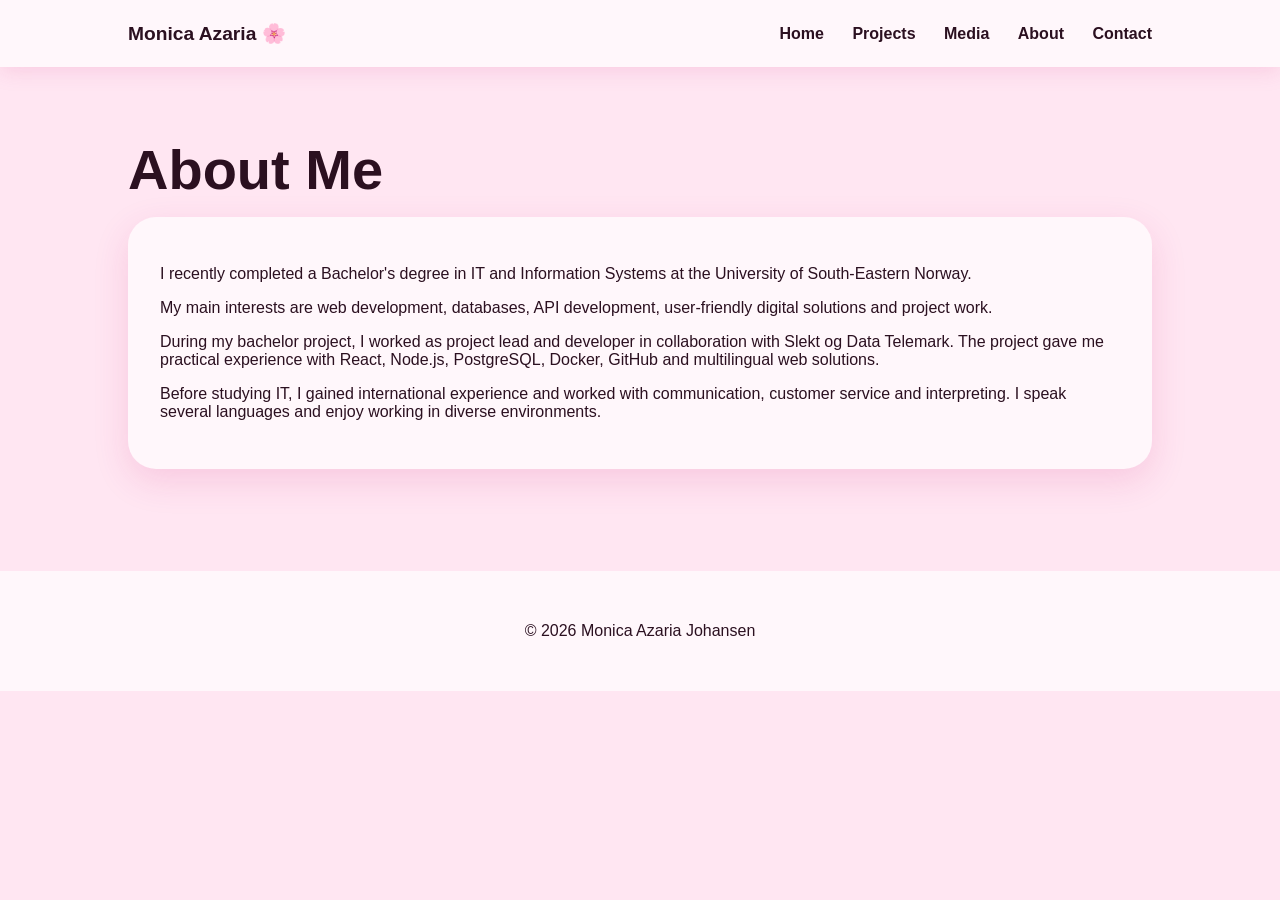
==== about.html @ 928092fd "Create portfolio website" ====
<!DOCTYPE html>
<html lang="en">
<head>
  <meta charset="UTF-8" />
  <meta name="viewport" content="width=device-width, initial-scale=1.0" />
  <title>About | Monica Azaria Johansen</title>
  <link rel="stylesheet" href="style.css" />
</head>

<body>
  <nav>
    <div class="logo">Monica Azaria 🌸</div>
    <div>
      <a href="index.html">Home</a>
      <a href="projects.html">Projects</a>
      <a href="media.html">Media</a>
      <a href="about.html">About</a>
      <a href="contact.html">Contact</a>
    </div>
  </nav>

  <main>
    <h1>About Me</h1>

    <div class="card">
      <p>
        I recently completed a Bachelor's degree in IT and Information Systems
        at the University of South-Eastern Norway.
      </p>

      <p>
        My main interests are web development, databases, API development,
        user-friendly digital solutions and project work.
      </p>

      <p>
        During my bachelor project, I worked as project lead and developer in
        collaboration with Slekt og Data Telemark. The project gave me practical
        experience with React, Node.js, PostgreSQL, Docker, GitHub and
        multilingual web solutions.
      </p>

      <p>
        Before studying IT, I gained international experience and worked with
        communication, customer service and interpreting. I speak several
        languages and enjoy working in diverse environments.
      </p>
    </div>
  </main>

  <footer>
    <p>© 2026 Monica Azaria Johansen</p>
  </footer>
</body>
</html>
---- style.css ----
:root {
  --bg: #ffe6f2;
  --card: #fff7fb;
  --text: #2b1020;
  --accent: #ff5fa8;
  --accent-dark: #d63384;
  --soft: #f8b8d8;
}

* {
  box-sizing: border-box;
}

body {
  margin: 0;
  font-family: Arial, sans-serif;
  background: var(--bg);
  color: var(--text);
}

nav {
  background: var(--card);
  padding: 22px 10%;
  display: flex;
  justify-content: space-between;
  align-items: center;
  box-shadow: 0 4px 20px rgba(214, 51, 132, 0.15);
  position: sticky;
  top: 0;
  z-index: 10;
}

.logo {
  font-weight: bold;
  font-size: 1.2rem;
}

nav a {
  color: var(--text);
  text-decoration: none;
  margin-left: 24px;
  font-weight: bold;
}

nav a:hover {
  color: var(--accent-dark);
}

main {
  padding: 70px 10%;
}

.hero {
  min-height: 75vh;
  text-align: center;
  display: flex;
  flex-direction: column;
  justify-content: center;
}

.profile-img {
  width: 220px;
  height: 220px;
  border-radius: 50%;
  object-fit: cover;
  margin: 0 auto 35px;
  border: 7px solid white;
  box-shadow: 0 12px 35px rgba(214, 51, 132, 0.3);
}

h1 {
  font-size: 3.5rem;
  margin: 0 0 15px;
}

h2 {
  font-size: 2.3rem;
  margin-bottom: 30px;
}

h3 {
  font-size: 1.5rem;
  margin-bottom: 8px;
}

.subtitle {
  color: var(--accent-dark);
  font-weight: bold;
  text-transform: uppercase;
  letter-spacing: 1px;
}

.card {
  background: var(--card);
  border-radius: 28px;
  padding: 32px;
  margin-bottom: 32px;
  box-shadow: 0 12px 35px rgba(214, 51, 132, 0.16);
}

.project-img {
  width: 100%;
  max-height: 360px;
  object-fit: cover;
  border-radius: 20px;
  background: var(--soft);
  margin-bottom: 20px;
}

.tags {
  color: var(--accent-dark);
  font-weight: bold;
  text-transform: uppercase;
  font-size: 0.9rem;
}

.button {
  display: inline-block;
  background: var(--accent);
  color: white;
  padding: 13px 20px;
  border-radius: 999px;
  text-decoration: none;
  font-weight: bold;
  margin: 10px 8px 0 0;
}

.button:hover {
  background: var(--accent-dark);
}

footer {
  text-align: center;
  padding: 35px;
  background: var(--card);
}

@media (max-width: 750px) {
  nav {
    flex-direction: column;
    gap: 15px;
  }

  nav a {
    margin: 0 8px;
  }

  main {
    padding: 45px 6%;
  }

  h1 {
    font-size: 2.4rem;
  }

  .profile-img {
    width: 170px;
    height: 170px;
  }
}
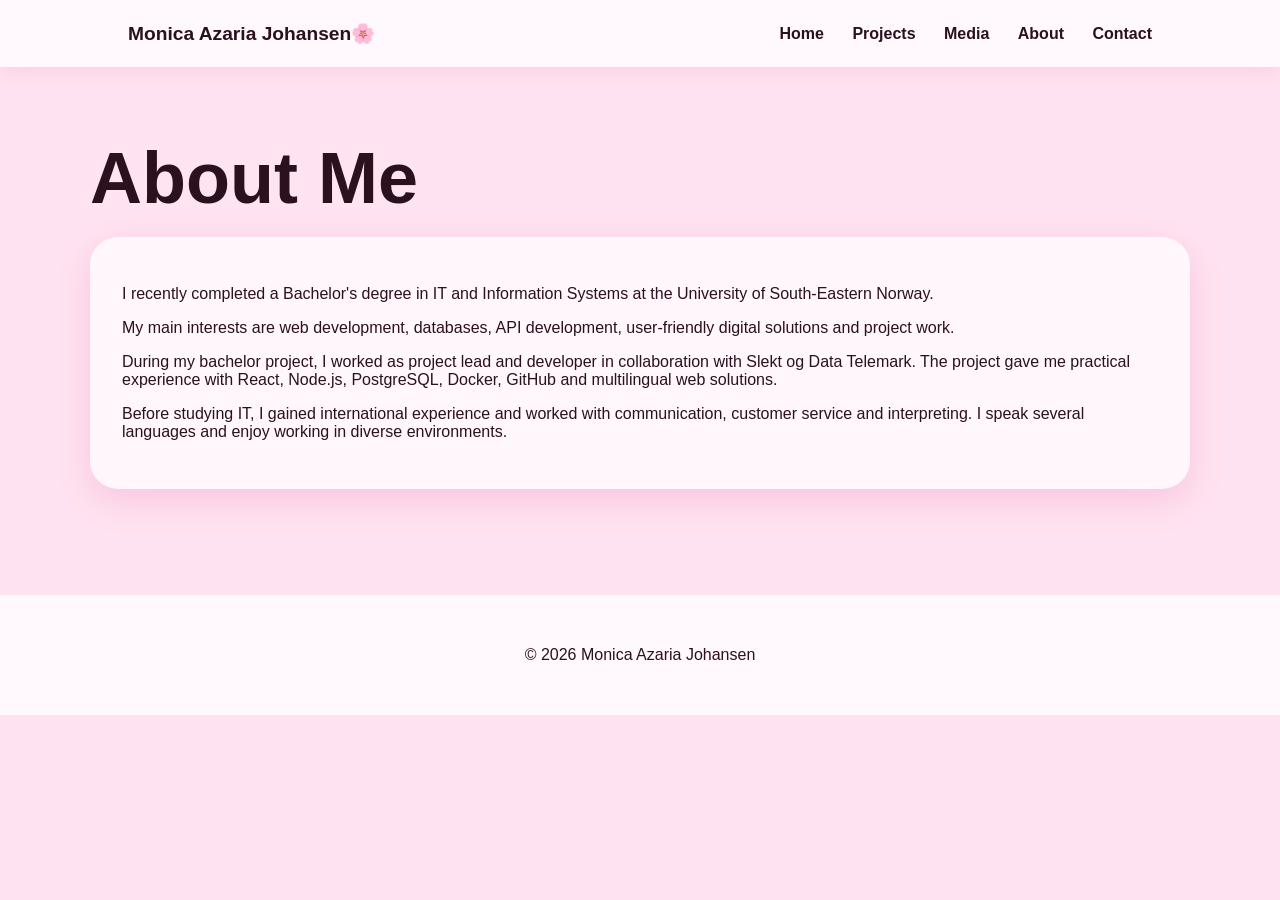
==== commit e8866adc: "Create initial portfolio website with projects, media and profile pages" ====
--- a/about.html
+++ b/about.html
@@ -9,7 +9,7 @@
 
 <body>
   <nav>
-    <div class="logo">Monica Azaria 🌸</div>
+    <div class="logo">Monica Azaria Johansen🌸</div>
     <div>
       <a href="index.html">Home</a>
       <a href="projects.html">Projects</a>
--- a/style.css
+++ b/style.css
@@ -1,5 +1,5 @@
 :root {
-  --bg: #ffe6f2;
+  --bg: #ffe3f1;
   --card: #fff7fb;
   --text: #2b1020;
   --accent: #ff5fa8;
@@ -19,19 +19,19 @@
 }
 
 nav {
-  background: var(--card);
+  background: #fff8fc;
   padding: 22px 10%;
   display: flex;
   justify-content: space-between;
   align-items: center;
-  box-shadow: 0 4px 20px rgba(214, 51, 132, 0.15);
+  box-shadow: 0 4px 20px rgba(214, 51, 132, 0.12);
   position: sticky;
   top: 0;
   z-index: 10;
 }
 
 .logo {
-  font-weight: bold;
+  font-weight: 800;
   font-size: 1.2rem;
 }
 
@@ -39,7 +39,7 @@
   color: var(--text);
   text-decoration: none;
   margin-left: 24px;
-  font-weight: bold;
+  font-weight: 800;
 }
 
 nav a:hover {
@@ -47,11 +47,13 @@
 }
 
 main {
-  padding: 70px 10%;
+  width: min(1100px, 90%);
+  margin: 0 auto;
+  padding: 70px 0;
 }
 
 .hero {
-  min-height: 75vh;
+  min-height: 85vh;
   text-align: center;
   display: flex;
   flex-direction: column;
@@ -69,8 +71,8 @@
 }
 
 h1 {
-  font-size: 3.5rem;
-  margin: 0 0 15px;
+  font-size: clamp(2.4rem, 6vw, 4.5rem);
+  margin: 0 0 18px;
 }
 
 h2 {
@@ -85,31 +87,30 @@
 
 .subtitle {
   color: var(--accent-dark);
-  font-weight: bold;
+  font-weight: 900;
   text-transform: uppercase;
   letter-spacing: 1px;
+  line-height: 1.35;
 }
 
 .card {
   background: var(--card);
   border-radius: 28px;
   padding: 32px;
-  margin-bottom: 32px;
+  margin-bottom: 36px;
   box-shadow: 0 12px 35px rgba(214, 51, 132, 0.16);
 }
 
-.project-img {
-  width: 100%;
-  max-height: 360px;
-  object-fit: cover;
-  border-radius: 20px;
-  background: var(--soft);
-  margin-bottom: 20px;
+.card ul {
+  display: inline-block;
+  text-align: left;
+  margin: 10px auto 0;
+  padding-left: 22px;
 }
 
 .tags {
   color: var(--accent-dark);
-  font-weight: bold;
+  font-weight: 900;
   text-transform: uppercase;
   font-size: 0.9rem;
 }
@@ -118,43 +119,87 @@
   display: inline-block;
   background: var(--accent);
   color: white;
-  padding: 13px 20px;
+  padding: 13px 22px;
   border-radius: 999px;
   text-decoration: none;
-  font-weight: bold;
-  margin: 10px 8px 0 0;
+  font-weight: 800;
+  margin: 14px 8px 0 0;
 }
 
 .button:hover {
   background: var(--accent-dark);
+}
+
+.buttons {
+  margin-top: 28px;
+}
+
+.highlights {
+  display: flex;
+  flex-wrap: wrap;
+  justify-content: center;
+  gap: 12px;
+  margin: 30px auto;
+}
+
+.highlights span {
+  background: #fff8fc;
+  padding: 10px 18px;
+  border-radius: 999px;
+  font-weight: 700;
+  box-shadow: 0 4px 12px rgba(0,0,0,0.08);
+}
+
+.gallery {
+  display: grid;
+  grid-template-columns: repeat(auto-fit, minmax(280px, 1fr));
+  gap: 18px;
+  margin: 25px 0;
+}
+
+.gallery img {
+  width: 100%;
+  height: 230px;
+  object-fit: contain;
+  border-radius: 18px;
+  background: white;
+  padding: 8px;
+  box-shadow: 0 8px 22px rgba(214, 51, 132, 0.14);
 }
 
 footer {
   text-align: center;
   padding: 35px;
-  background: var(--card);
+  background: #fff8fc;
 }
 
 @media (max-width: 750px) {
   nav {
     flex-direction: column;
     gap: 15px;
+    padding: 18px 5%;
   }
 
   nav a {
-    margin: 0 8px;
+    margin: 0 7px;
+    font-size: 0.9rem;
   }
 
   main {
-    padding: 45px 6%;
-  }
-
-  h1 {
-    font-size: 2.4rem;
+    width: 92%;
+    padding: 45px 0;
   }
 
   .profile-img {
     width: 170px;
     height: 170px;
   }
+
+  .card {
+    padding: 24px;
+  }
+
+  .gallery {
+    grid-template-columns: 1fr;
+  }
 }
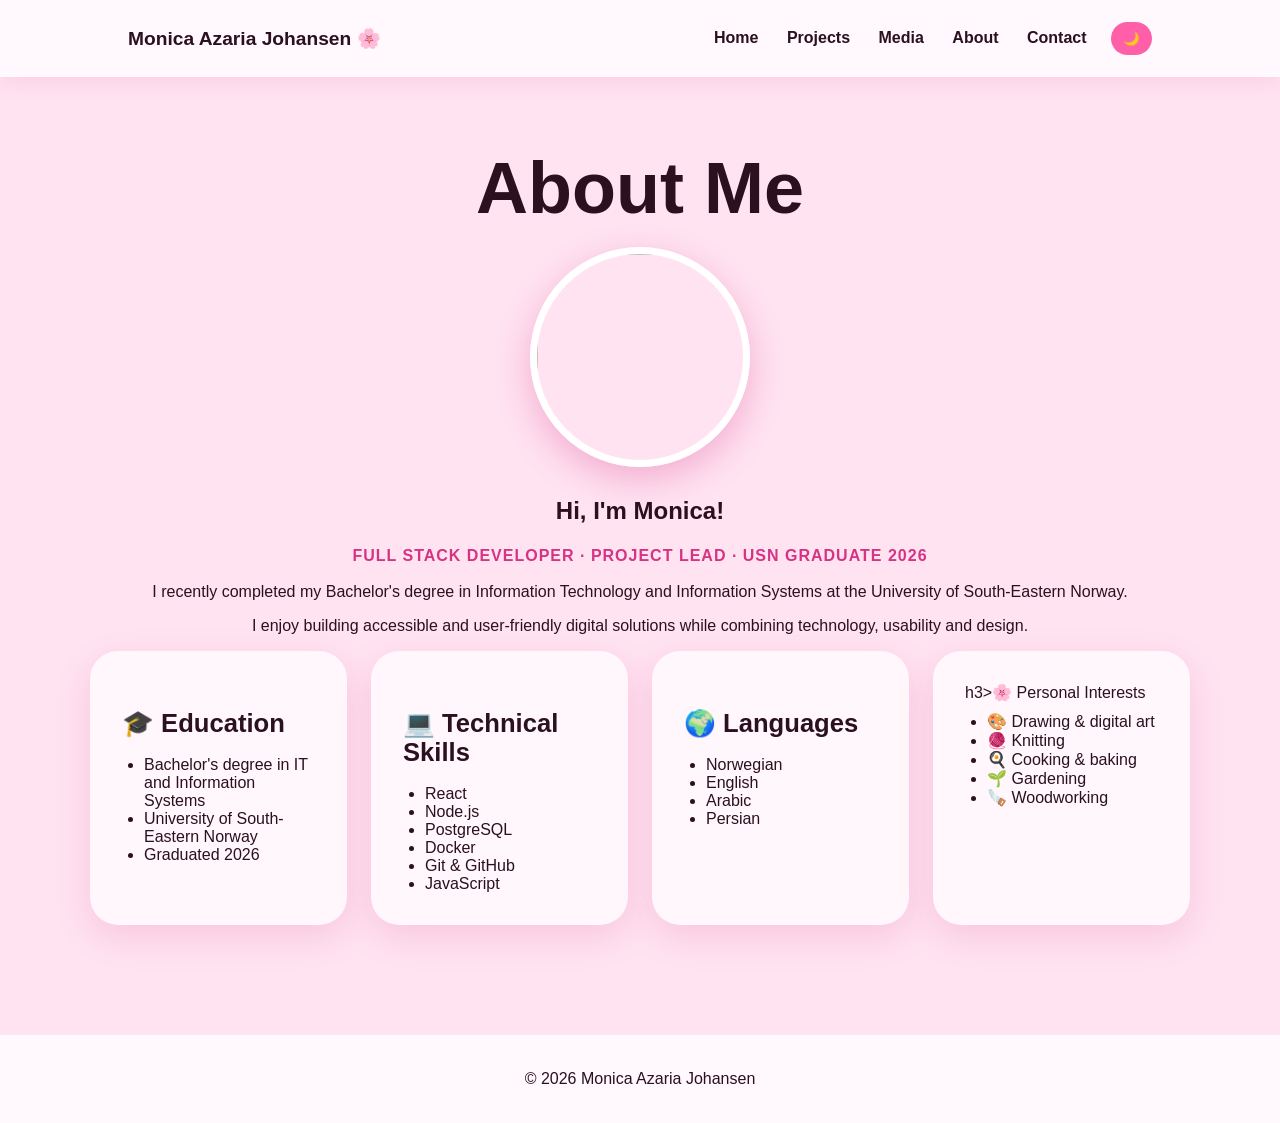
==== commit 7fb2ff13: "Add dark mode toggle" ====
--- a/about.html
+++ b/about.html
@@ -1,55 +1,189 @@
 <!DOCTYPE html>
 <html lang="en">
+
 <head>
-  <meta charset="UTF-8" />
-  <meta name="viewport" content="width=device-width, initial-scale=1.0" />
+  <meta charset="UTF-8">
+  <meta name="viewport" content="width=device-width, initial-scale=1.0">
+
   <title>About | Monica Azaria Johansen</title>
-  <link rel="stylesheet" href="style.css" />
+
+  <link rel="stylesheet" href="style.css">
 </head>
 
 <body>
-  <nav>
-    <div class="logo">Monica Azaria Johansen🌸</div>
-    <div>
-      <a href="index.html">Home</a>
-      <a href="projects.html">Projects</a>
-      <a href="media.html">Media</a>
-      <a href="about.html">About</a>
-      <a href="contact.html">Contact</a>
-    </div>
-  </nav>
 
-  <main>
-    <h1>About Me</h1>
+<nav>
 
-    <div class="card">
-      <p>
-        I recently completed a Bachelor's degree in IT and Information Systems
-        at the University of South-Eastern Norway.
-      </p>
+<div class="logo">
+Monica Azaria Johansen 🌸
+</div>
 
-      <p>
-        My main interests are web development, databases, API development,
-        user-friendly digital solutions and project work.
-      </p>
+<div>
 
-      <p>
-        During my bachelor project, I worked as project lead and developer in
-        collaboration with Slekt og Data Telemark. The project gave me practical
-        experience with React, Node.js, PostgreSQL, Docker, GitHub and
-        multilingual web solutions.
-      </p>
+<a href="index.html">Home</a>
 
-      <p>
-        Before studying IT, I gained international experience and worked with
-        communication, customer service and interpreting. I speak several
-        languages and enjoy working in diverse environments.
-      </p>
-    </div>
-  </main>
+<a href="projects.html">Projects</a>
 
-  <footer>
-    <p>© 2026 Monica Azaria Johansen</p>
-  </footer>
+<a href="media.html">Media</a>
+
+<a href="about.html">About</a>
+
+<a href="contact.html">Contact</a>
+<span class="nav-actions">
+
+      <button onclick="toggleTheme()">
+
+        🌙
+
+      </button>
+
+    </span>
+
+</div>
+
+</nav>
+
+
+<main>
+
+<section class="about-section">
+
+<h1>About Me</h1>
+
+
+<div class="profile-container">
+
+<img src="images/profilepicture.jpeg" class="profile-img hover-profile">
+
+<div class="profile-overlay">
+
+✨
+
+</div>
+
+</div>
+
+
+<h2>Hi, I'm Monica!</h2>
+
+
+<p class="subtitle">
+
+FULL STACK DEVELOPER · PROJECT LEAD · USN GRADUATE 2026
+
+</p>
+
+
+<p>
+
+I recently completed my Bachelor's degree in Information Technology and Information Systems at the University of South-Eastern Norway.
+
+</p>
+
+
+<p>
+
+I enjoy building accessible and user-friendly digital solutions while combining technology, usability and design.
+
+</p>
+
+</section>
+
+
+<div class="about-grid">
+
+<div class="card">
+
+<h3>🎓 Education</h3>
+
+<ul>
+
+<li>Bachelor's degree in IT and Information Systems</li>
+
+<li>University of South-Eastern Norway</li>
+
+<li>Graduated 2026</li>
+
+</ul>
+
+</div>
+
+
+<div class="card">
+
+<h3>💻 Technical Skills</h3>
+
+<ul>
+
+<li>React</li>
+
+<li>Node.js</li>
+
+<li>PostgreSQL</li>
+
+<li>Docker</li>
+
+<li>Git & GitHub</li>
+
+<li>JavaScript</li>
+
+</ul>
+
+</div>
+
+
+<div class="card">
+
+<h3>🌍 Languages</h3>
+
+<ul>
+
+<li>Norwegian</li>
+
+<li>English</li>
+
+<li>Arabic</li>
+
+<li>Persian</li>
+
+</ul>
+
+</div>
+
+
+<div class="card">
+
+h3>🌸 Personal Interests</h3>
+
+<ul>
+
+<li>🎨 Drawing & digital art</li>
+
+<li>🧶 Knitting</li>
+
+<li>🍳 Cooking & baking</li>
+
+<li>🌱 Gardening</li>
+
+<li>🪚 Woodworking</li>
+
+</ul>
+
+</div>
+
+</div>
+
+</main>
+
+
+<footer>
+
+© 2026 Monica Azaria Johansen
+
+</footer>
+
 </body>
+
+<script src="script.js"></script>
+
 </html>
--- a/style.css
+++ b/style.css
@@ -4,7 +4,6 @@
   --text: #2b1020;
   --accent: #ff5fa8;
   --accent-dark: #d63384;
-  --soft: #f8b8d8;
 }
 
 * {
@@ -40,10 +39,6 @@
   text-decoration: none;
   margin-left: 24px;
   font-weight: 800;
-}
-
-nav a:hover {
-  color: var(--accent-dark);
 }
 
 main {
@@ -75,17 +70,13 @@
   margin: 0 0 18px;
 }
 
-h2 {
-  font-size: 2.3rem;
-  margin-bottom: 30px;
-}
-
 h3 {
-  font-size: 1.5rem;
+  font-size: 1.6rem;
   margin-bottom: 8px;
 }
 
-.subtitle {
+.subtitle,
+.tags {
   color: var(--accent-dark);
   font-weight: 900;
   text-transform: uppercase;
@@ -93,12 +84,35 @@
   line-height: 1.35;
 }
 
-.card {
+.card,
+.project-card {
   background: var(--card);
   border-radius: 28px;
   padding: 32px;
-  margin-bottom: 36px;
+  margin-bottom: 40px;
   box-shadow: 0 12px 35px rgba(214, 51, 132, 0.16);
+}
+
+.project-card {
+  display: block;
+  text-decoration: none;
+  color: var(--text);
+  transition: transform 0.25s ease, box-shadow 0.25s ease;
+}
+
+.project-card:hover {
+  transform: scale(1.03);
+  box-shadow: 0 18px 45px rgba(214, 51, 132, 0.28);
+}
+
+.project-card img {
+  width: 100%;
+  height: 430px;
+  object-fit: contain;
+  background: white;
+  border-radius: 20px;
+  padding: 10px;
+  margin-bottom: 24px;
 }
 
 .card ul {
@@ -106,13 +120,6 @@
   text-align: left;
   margin: 10px auto 0;
   padding-left: 22px;
-}
-
-.tags {
-  color: var(--accent-dark);
-  font-weight: 900;
-  text-transform: uppercase;
-  font-size: 0.9rem;
 }
 
 .button {
@@ -150,23 +157,6 @@
   box-shadow: 0 4px 12px rgba(0,0,0,0.08);
 }
 
-.gallery {
-  display: grid;
-  grid-template-columns: repeat(auto-fit, minmax(280px, 1fr));
-  gap: 18px;
-  margin: 25px 0;
-}
-
-.gallery img {
-  width: 100%;
-  height: 230px;
-  object-fit: contain;
-  border-radius: 18px;
-  background: white;
-  padding: 8px;
-  box-shadow: 0 8px 22px rgba(214, 51, 132, 0.14);
-}
-
 footer {
   text-align: center;
   padding: 35px;
@@ -195,11 +185,129 @@
     height: 170px;
   }
 
-  .card {
+  .card,
+  .project-card {
     padding: 24px;
   }
 
-  .gallery {
-    grid-template-columns: 1fr;
-  }
+  .project-card img {
+    height: 260px;
+  }
+}
+
+.about-section {
+  text-align: center;
+}
+
+.profile-container {
+  position: relative;
+  width: 220px;
+  height: 220px;
+  margin: 0 auto 30px;
+}
+
+.hover-profile {
+  transition: transform 0.25s ease, filter 0.25s ease;
+}
+
+.profile-overlay {
+  position: absolute;
+  inset: 0;
+  border-radius: 50%;
+  background: rgba(214, 51, 132, 0.35);
+  color: white;
+  display: flex;
+  align-items: center;
+  justify-content: center;
+  font-size: 3rem;
+  opacity: 0;
+  transition: opacity 0.25s ease;
+}
+
+.profile-container:hover .hover-profile {
+  transform: scale(1.05);
+  filter: brightness(0.8);
+}
+
+.profile-container:hover .profile-overlay {
+  opacity: 1;
+}
+
+.about-grid {
+  display: grid;
+  grid-template-columns: repeat(auto-fit, minmax(240px, 1fr));
+  gap: 24px;
+}
+
+.contact-page {
+  min-height: 75vh;
+  display: flex;
+  align-items: center;
+  justify-content: center;
+}
+
+.contact-card {
+  background: var(--card);
+  border-radius: 32px;
+  padding: 45px;
+  max-width: 650px;
+  text-align: center;
+  box-shadow: 0 18px 45px rgba(214, 51, 132, 0.22);
+}
+
+.contact-icon {
+  font-size: 3rem;
+  margin-bottom: 10px;
+}
+
+.contact-links {
+  margin-top: 28px;
+}
+
+.contact-links a {
+  color: var(--accent-dark);
+  font-weight: 800;
+  margin: 0 12px;
+  text-decoration: none;
+}
+
+.project-card {
+  cursor: pointer;
+}
+
+.project-card:hover h3 {
+  color: var(--accent-dark);
+}
+
+body.dark {
+  --bg: #2b1020;
+  --card: #3d1830;
+  --text: #fff7fb;
+  --accent: #ff8ac8;
+  --accent-dark: #ffb3d9;
+}
+
+body.dark nav,
+body.dark footer {
+  background: #3d1830;
+}
+
+body.dark .highlights span {
+  background: #4a1d39;
+}
+
+.nav-actions {
+  display: inline-flex;
+  gap: 8px;
+  margin-left: 20px;
+}
+
+.nav-actions button {
+  border: none;
+  background: var(--accent);
+  color: white;
+  padding: 9px 12px;
+  border-radius: 999px;
+  font-weight: 800;
+  cursor: pointer;
 }
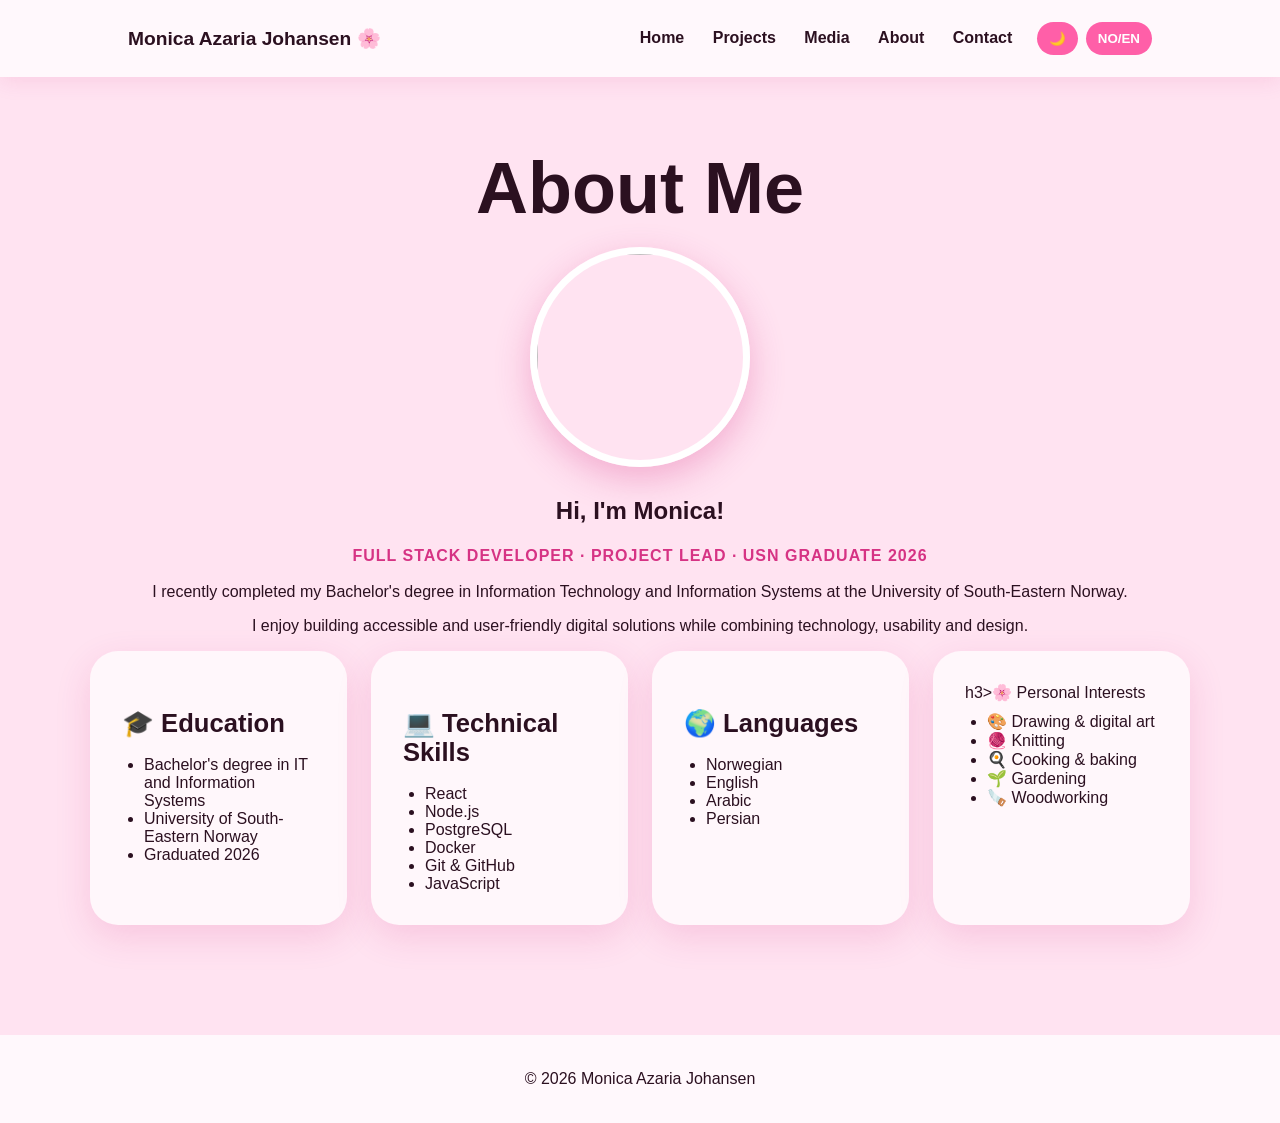
==== commit 2bedece3: "Add language toggle" ====
--- a/about.html
+++ b/about.html
@@ -20,15 +20,17 @@
 
 <div>
 
-<a href="index.html">Home</a>
+<a href="index.html" data-translate="home">Home</a>
 
-<a href="projects.html">Projects</a>
+<a href="projects.html" data-translate="projects">Projects</a>
 
-<a href="media.html">Media</a>
+<a href="media.html" data-translate="media">Media</a>
 
-<a href="about.html">About</a>
+<a href="about.html" data-translate="about">About</a>
 
-<a href="contact.html">Contact</a>
+<a href="contact.html" data-translate="contact">Contact</a>
+
+
 <span class="nav-actions">
 
       <button onclick="toggleTheme()">
@@ -36,6 +38,8 @@
         🌙
 
       </button>
+
+       <button onclick="toggleLanguage()">NO/EN</button>
 
     </span>
 
@@ -184,6 +188,8 @@
 
 </body>
 
+<script src="translations.js"></script>
+
 <script src="script.js"></script>
 
 </html>
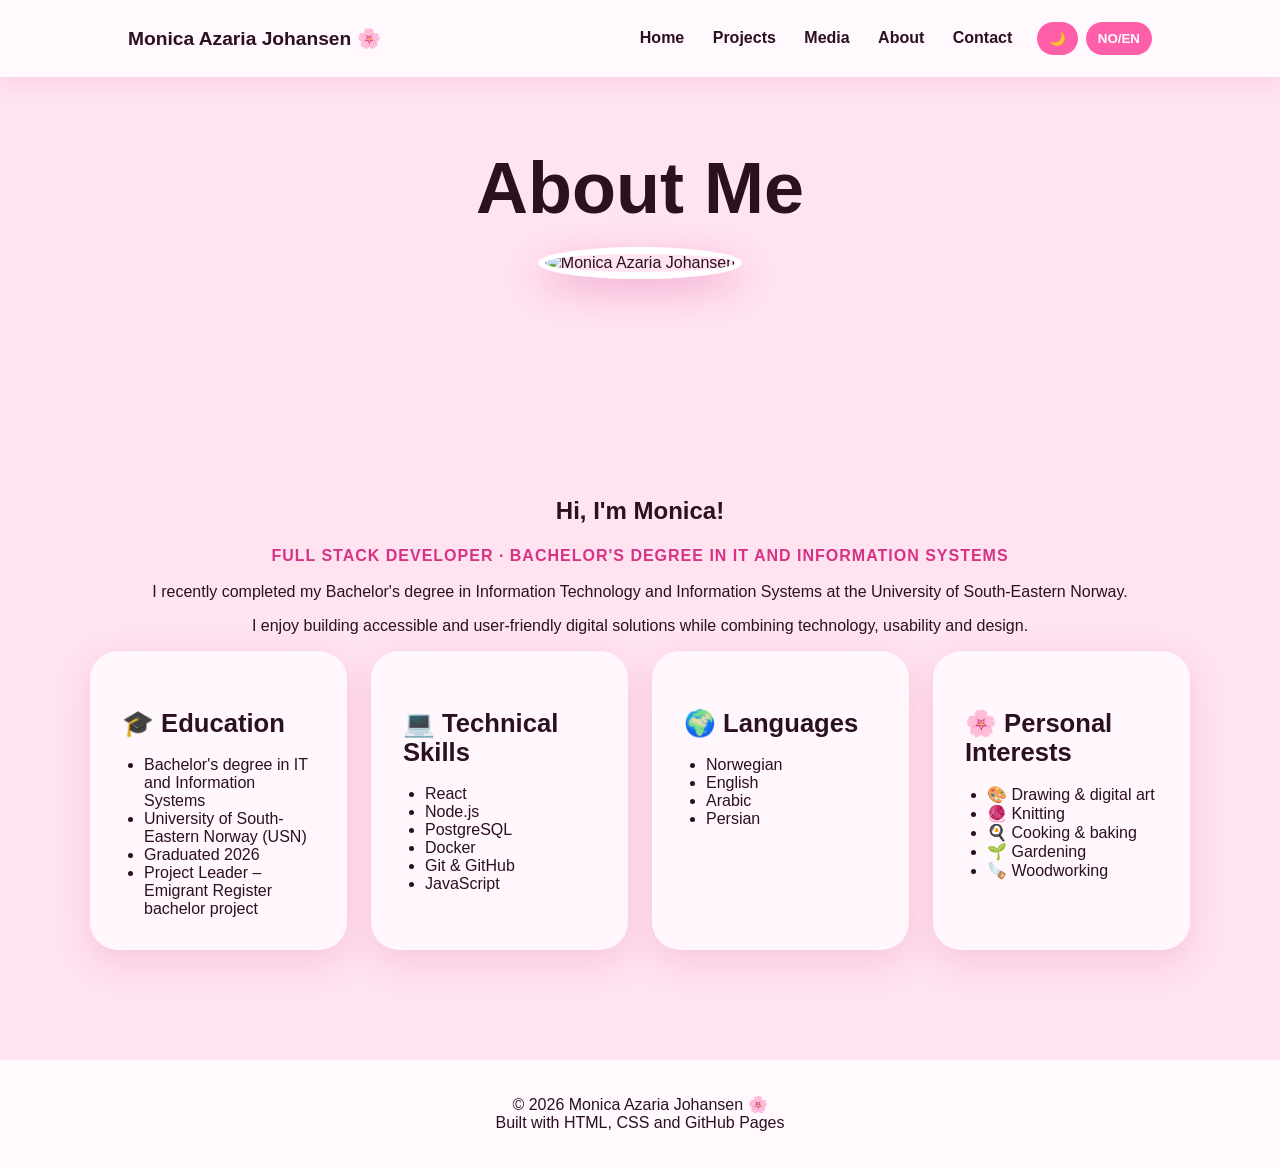
==== commit 5b90ed74: "Improve media, about and contact pages" ====
--- a/about.html
+++ b/about.html
@@ -2,36 +2,40 @@
 <html lang="en">
 
 <head>
+
   <meta charset="UTF-8">
+
   <meta name="viewport" content="width=device-width, initial-scale=1.0">
 
   <title>About | Monica Azaria Johansen</title>
 
   <link rel="stylesheet" href="style.css">
+
 </head>
 
 <body>
 
 <nav>
 
-<div class="logo">
-Monica Azaria Johansen 🌸
-</div>
-
-<div>
-
-<a href="index.html" data-translate="home">Home</a>
-
-<a href="projects.html" data-translate="projects">Projects</a>
-
-<a href="media.html" data-translate="media">Media</a>
-
-<a href="about.html" data-translate="about">About</a>
-
-<a href="contact.html" data-translate="contact">Contact</a>
-
-
-<span class="nav-actions">
+  <div class="logo">
+
+    Monica Azaria Johansen 🌸
+
+  </div>
+
+  <div>
+
+    <a href="index.html" data-translate="home">Home</a>
+
+    <a href="projects.html" data-translate="projects">Projects</a>
+
+    <a href="media.html" data-translate="media">Media</a>
+
+    <a href="about.html" data-translate="about">About</a>
+
+    <a href="contact.html" data-translate="contact">Contact</a>
+
+    <span class="nav-actions">
 
       <button onclick="toggleTheme()">
 
@@ -39,25 +43,35 @@
 
       </button>
 
-       <button onclick="toggleLanguage()">NO/EN</button>
+      <button onclick="toggleLanguage()">
+
+        NO/EN
+
+      </button>
 
     </span>
 
-</div>
+  </div>
 
 </nav>
 
-
 <main>
 
 <section class="about-section">
 
 <h1>About Me</h1>
 
-
 <div class="profile-container">
 
-<img src="images/profilepicture.jpeg" class="profile-img hover-profile">
+<img
+
+src="images/profilepicture.jpeg"
+
+alt="Monica Azaria Johansen"
+
+class="profile-img hover-profile"
+
+/>
 
 <div class="profile-overlay">
 
@@ -67,24 +81,20 @@
 
 </div>
 
-
 <h2>Hi, I'm Monica!</h2>
 
-
 <p class="subtitle">
 
-FULL STACK DEVELOPER · PROJECT LEAD · USN GRADUATE 2026
+FULL STACK DEVELOPER · BACHELOR'S DEGREE IN IT AND INFORMATION SYSTEMS
 
 </p>
 
-
 <p>
 
 I recently completed my Bachelor's degree in Information Technology and Information Systems at the University of South-Eastern Norway.
 
 </p>
 
-
 <p>
 
 I enjoy building accessible and user-friendly digital solutions while combining technology, usability and design.
@@ -93,7 +103,6 @@
 
 </section>
 
-
 <div class="about-grid">
 
 <div class="card">
@@ -104,14 +113,15 @@
 
 <li>Bachelor's degree in IT and Information Systems</li>
 
-<li>University of South-Eastern Norway</li>
+<li>University of South-Eastern Norway (USN)</li>
 
 <li>Graduated 2026</li>
 
-</ul>
-
-</div>
-
+<li>Project Leader – Emigrant Register bachelor project</li>
+
+</ul>
+
+</div>
 
 <div class="card">
 
@@ -135,7 +145,6 @@
 
 </div>
 
-
 <div class="card">
 
 <h3>🌍 Languages</h3>
@@ -154,10 +163,9 @@
 
 </div>
 
-
-<div class="card">
-
-h3>🌸 Personal Interests</h3>
+<div class="card">
+
+<h3>🌸 Personal Interests</h3>
 
 <ul>
 
@@ -179,17 +187,20 @@
 
 </main>
 
-
 <footer>
 
-© 2026 Monica Azaria Johansen
+© 2026 Monica Azaria Johansen 🌸
+
+<br>
+
+Built with HTML, CSS and GitHub Pages
 
 </footer>
 
+<script src="translations.js"></script>
+
+<script src="script.js"></script>
+
 </body>
 
-<script src="translations.js"></script>
-
-<script src="script.js"></script>
-
 </html>
--- a/style.css
+++ b/style.css
@@ -107,12 +107,22 @@
 
 .project-card img {
   width: 100%;
-  height: 430px;
+  max-height: 260px;
   object-fit: contain;
   background: white;
   border-radius: 20px;
   padding: 10px;
   margin-bottom: 24px;
+}
+
+.project-card {
+  max-width: 900px;
+  margin-left: auto;
+  margin-right: auto;
+}
+
+.project-card p {
+  line-height: 1.5;
 }
 
 .card ul {
@@ -191,7 +201,7 @@
   }
 
   .project-card img {
-    height: 260px;
+    max-height: 200px;
   }
 }
 
@@ -310,4 +320,77 @@
   border-radius: 999px;
   font-weight: 800;
   cursor: pointer;
+}
+
+.media-grid {
+
+display: grid;
+
+grid-template-columns: repeat(2, 1fr);
+
+gap: 30px;
+
+margin-top: 40px;
+
+}
+
+@media (max-width: 850px) {
+
+.media-grid {
+
+grid-template-columns: 1fr;
+
+}
+
+}
+
+.contact-email {
+  font-size: 1.1rem;
+  font-weight: 800;
+  color: var(--accent-dark);
+  margin: 25px 0 10px;
+}
+
+.about-section {
+  text-align: center;
+}
+
+.profile-container {
+  position: relative;
+  width: 220px;
+  height: 220px;
+  margin: 0 auto 30px;
+}
+
+.hover-profile {
+  transition: transform 0.25s ease, filter 0.25s ease;
+}
+
+.profile-overlay {
+  position: absolute;
+  inset: 0;
+  border-radius: 50%;
+  background: rgba(214, 51, 132, 0.35);
+  color: white;
+  display: flex;
+  align-items: center;
+  justify-content: center;
+  font-size: 3rem;
+  opacity: 0;
+  transition: opacity 0.25s ease;
+}
+
+.profile-container:hover .hover-profile {
+  transform: scale(1.05);
+  filter: brightness(0.8);
+}
+
+.profile-container:hover .profile-overlay {
+  opacity: 1;
+}
+
+.about-grid {
+  display: grid;
+  grid-template-columns: repeat(auto-fit, minmax(240px, 1fr));
+  gap: 24px;
 }
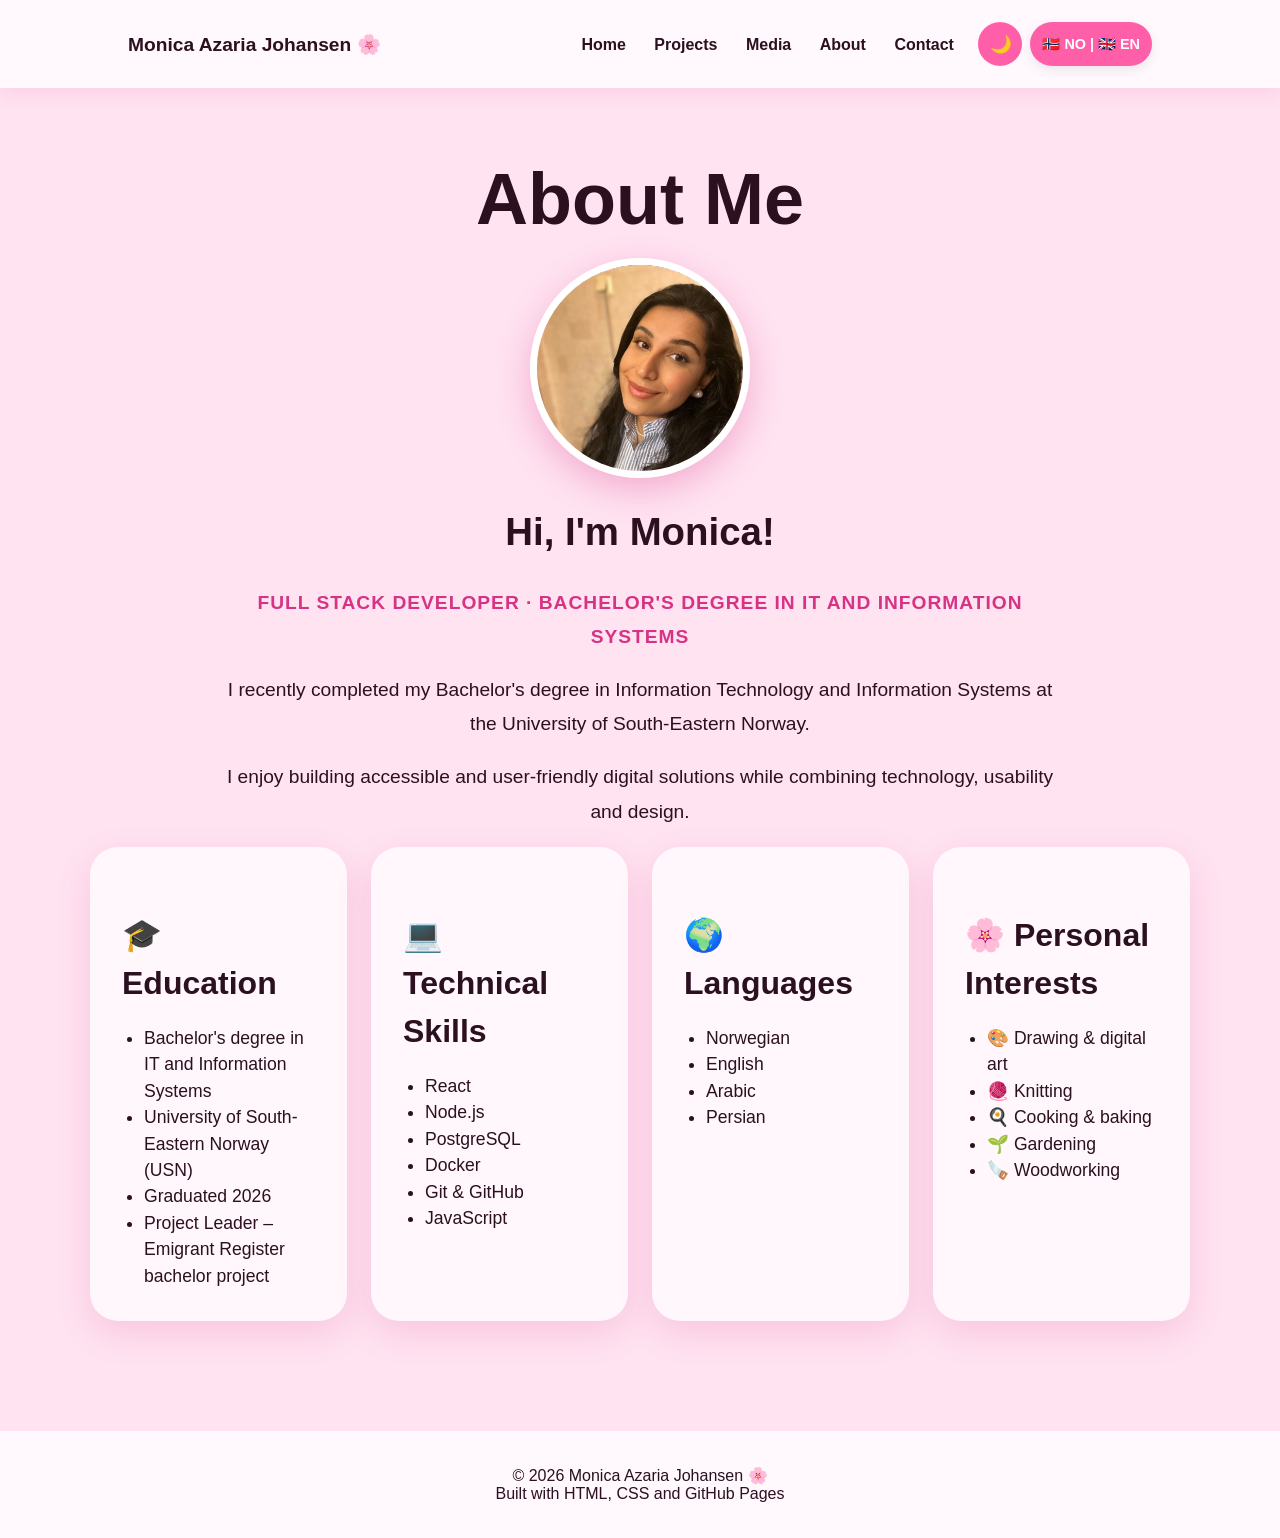
==== commit 2583fbd7: "Improve navbar buttons and portfolio typography" ====
--- a/about.html
+++ b/about.html
@@ -37,17 +37,15 @@
 
     <span class="nav-actions">
 
-      <button onclick="toggleTheme()">
-
-        🌙
-
-      </button>
-
-      <button onclick="toggleLanguage()">
-
-        NO/EN
-
-      </button>
+      <button class="theme-btn" onclick="toggleTheme()">
+
+🌙
+
+</button>
+
+      <button class="language-btn" onclick="toggleLanguage()">
+  🇳🇴 NO | 🇬🇧 EN
+</button>
 
     </span>
 
@@ -65,7 +63,7 @@
 
 <img
 
-src="images/profilepicture.jpeg"
+src="images/profilepicure.jpeg"
 
 alt="Monica Azaria Johansen"
 
--- a/style.css
+++ b/style.css
@@ -393,4 +393,181 @@
   display: grid;
   grid-template-columns: repeat(auto-fit, minmax(240px, 1fr));
   gap: 24px;
+}
+
+.about-section p {
+  max-width: 850px;
+  margin: 18px auto;
+  font-size: 1.15rem;
+  line-height: 1.7;
+}
+
+.about-section h2 {
+  font-size: 2.2rem;
+}
+
+.about-grid .card {
+  font-size: 1.05rem;
+  line-height: 1.5;
+}
+
+body.dark nav {
+  background: #3d1830 !important;
+  color: var(--text);
+}
+
+body.dark nav a,
+body.dark .logo {
+  color: var(--text);
+}
+
+body.dark .project-card {
+  background: var(--card);
+  color: var(--text);
+}
+
+/* ---------- HOME ---------- */
+
+.hero p {
+  font-size: 1.15rem;
+  line-height: 1.8;
+  max-width: 900px;
+  margin: 18px auto;
+}
+
+.hero .subtitle {
+  font-size: 1.2rem;
+  letter-spacing: 1.5px;
+}
+
+.hero h1 {
+  font-size: clamp(3rem, 6vw, 5rem);
+}
+
+
+/* ---------- PROJECTS ---------- */
+
+.project-card p {
+  font-size: 1.15rem;
+  line-height: 1.8;
+}
+
+.project-card h3 {
+  font-size: 2rem;
+}
+
+.project-card .tags {
+  font-size: 1rem;
+}
+
+
+/* ---------- MEDIA ---------- */
+
+.media-card p {
+  font-size: 1.15rem;
+  line-height: 1.8;
+}
+
+.media-card h3 {
+  font-size: 2rem;
+}
+
+.media-card .tags {
+  font-size: 1rem;
+}
+
+
+/* ---------- CONTACT ---------- */
+
+.contact-card p {
+  font-size: 1.15rem;
+  line-height: 1.8;
+}
+
+.contact-card h1 {
+  font-size: 4rem;
+}
+
+
+/* ---------- ABOUT ---------- */
+
+.about-section p {
+  font-size: 1.2rem;
+  line-height: 1.8;
+}
+
+.about-section h2 {
+  font-size: 2.4rem;
+}
+
+.about-grid .card {
+  font-size: 1.1rem;
+}
+
+.about-grid h3 {
+  font-size: 2rem;
+}
+
+.language-btn {
+  border: none;
+  background: #ffffff;
+  color: var(--text);
+
+  padding: 10px 18px;
+
+  border-radius: 999px;
+
+  font-weight: 700;
+
+  font-size: 0.9rem;
+
+  cursor: pointer;
+
+  transition: all 0.25s ease;
+
+  box-shadow: 0 4px 12px rgba(0,0,0,0.08);
+}
+
+.language-btn:hover {
+  transform: translateY(-2px);
+
+  box-shadow: 0 8px 20px rgba(214, 51, 132, 0.25);
+
+  background: #ffe9f4;
+}
+
+body.dark .language-btn {
+  background: #5a2647;
+
+  color: white;
+}
+
+.theme-btn {
+  border: none;
+
+  width: 44px;
+
+  height: 44px;
+
+  border-radius: 50%;
+
+  background: var(--accent);
+
+  color: white;
+
+  font-size: 1.1rem;
+
+  cursor: pointer;
+
+  transition: all 0.25s ease;
+}
+
+.theme-btn:hover {
+  transform: scale(1.08);
+
+  box-shadow: 0 8px 20px rgba(214, 51, 132, 0.35);
+}
+
+body.dark .theme-btn {
+  background: #6f3556;
 }
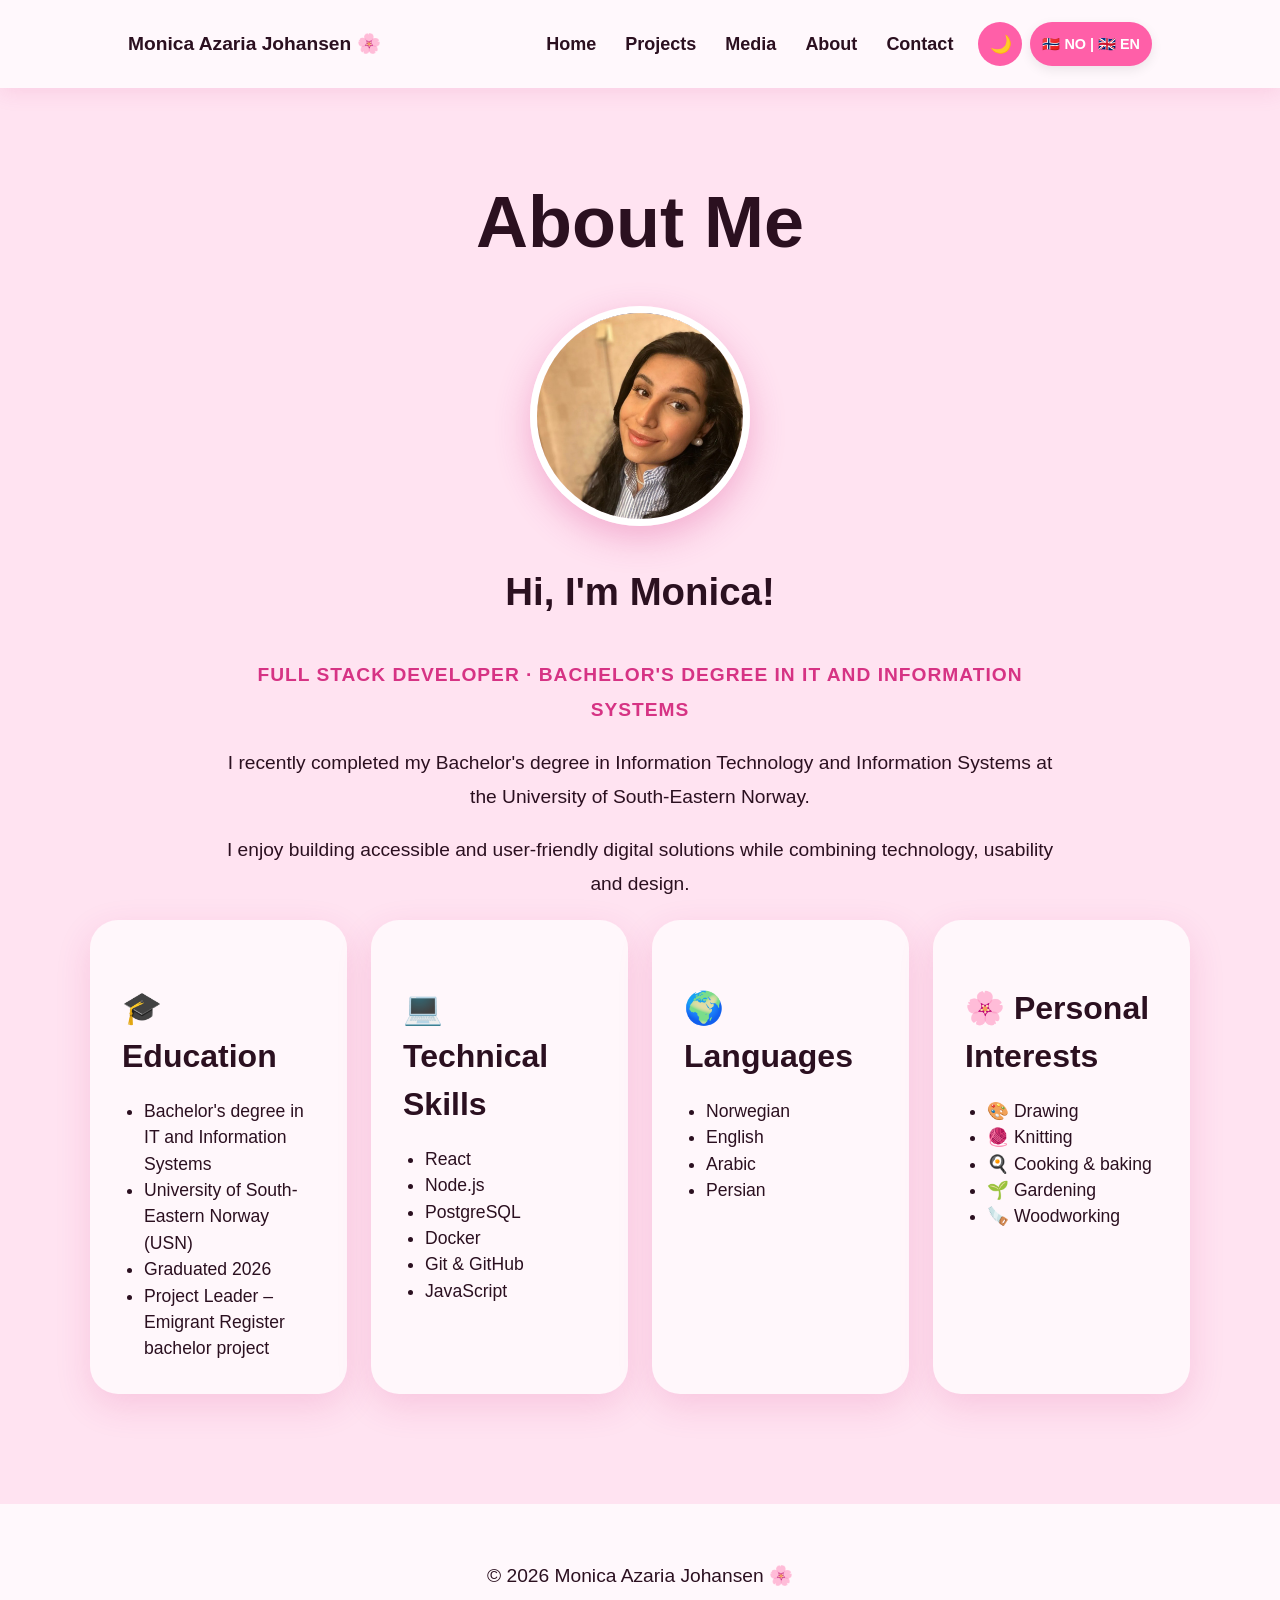
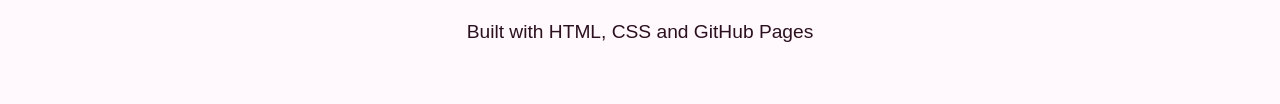
==== commit 937d9535: "Add full bilingual portfolio with dark mode" ====
--- a/about.html
+++ b/about.html
@@ -3,13 +3,13 @@
 
 <head>
 
-  <meta charset="UTF-8">
-
-  <meta name="viewport" content="width=device-width, initial-scale=1.0">
-
-  <title>About | Monica Azaria Johansen</title>
-
-  <link rel="stylesheet" href="style.css">
+<meta charset="UTF-8">
+
+<meta name="viewport" content="width=device-width, initial-scale=1.0">
+
+<title>About | Monica Azaria Johansen</title>
+
+<link rel="stylesheet" href="style.css">
 
 </head>
 
@@ -17,39 +17,41 @@
 
 <nav>
 
-  <div class="logo">
-
-    Monica Azaria Johansen 🌸
-
-  </div>
-
-  <div>
-
-    <a href="index.html" data-translate="home">Home</a>
-
-    <a href="projects.html" data-translate="projects">Projects</a>
-
-    <a href="media.html" data-translate="media">Media</a>
-
-    <a href="about.html" data-translate="about">About</a>
-
-    <a href="contact.html" data-translate="contact">Contact</a>
-
-    <span class="nav-actions">
-
-      <button class="theme-btn" onclick="toggleTheme()">
+<div class="logo">
+
+Monica Azaria Johansen 🌸
+
+</div>
+
+<div>
+
+<a href="index.html" data-translate="home">Home</a>
+
+<a href="projects.html" data-translate="projects">Projects</a>
+
+<a href="media.html" data-translate="media">Media</a>
+
+<a href="about.html" data-translate="about">About</a>
+
+<a href="contact.html" data-translate="contact">Contact</a>
+
+<span class="nav-actions">
+
+<button class="theme-btn" onclick="toggleTheme()">
 
 🌙
 
 </button>
 
-      <button class="language-btn" onclick="toggleLanguage()">
-  🇳🇴 NO | 🇬🇧 EN
+<button class="language-btn" onclick="toggleLanguage()">
+
+🇳🇴 NO | 🇬🇧 EN
+
 </button>
 
-    </span>
-
-  </div>
+</span>
+
+</div>
 
 </nav>
 
@@ -57,7 +59,11 @@
 
 <section class="about-section">
 
-<h1>About Me</h1>
+<h1 data-translate="aboutTitle">
+
+About Me
+
+</h1>
 
 <div class="profile-container">
 
@@ -79,120 +85,212 @@
 
 </div>
 
-<h2>Hi, I'm Monica!</h2>
-
-<p class="subtitle">
+
+<h2 data-translate="aboutGreeting">
+
+Hi, I'm Monica!
+
+</h2>
+
+
+<p class="subtitle"
+
+data-translate="aboutSubtitle">
 
 FULL STACK DEVELOPER · BACHELOR'S DEGREE IN IT AND INFORMATION SYSTEMS
 
 </p>
 
+
+<p data-translate="aboutText1">
+
+I recently completed my Bachelor's degree in Information Technology and Information Systems at the University of South-Eastern Norway.
+
+</p>
+
+
+<p data-translate="aboutText2">
+
+I enjoy building accessible and user-friendly digital solutions while combining technology, usability and design.
+
+</p>
+
+</section>
+
+
+<div class="about-grid">
+
+<div class="card">
+
+<h3 data-translate="education">
+
+🎓 Education
+
+</h3>
+
+
+<ul>
+
+<li data-translate="education1">
+
+Bachelor's degree in IT and Information Systems
+
+</li>
+
+<li data-translate="education2">
+
+University of South-Eastern Norway (USN)
+
+</li>
+
+<li data-translate="education3">
+
+Graduated 2026
+
+</li>
+
+<li data-translate="education4">
+
+Project Leader – Emigrant Register bachelor project
+
+</li>
+
+</ul>
+
+</div>
+
+
+<div class="card">
+
+<h3 data-translate="technicalSkills">
+
+💻 Technical Skills
+
+</h3>
+
+
+<ul>
+
+<li>React</li>
+
+<li>Node.js</li>
+
+<li>PostgreSQL</li>
+
+<li>Docker</li>
+
+<li>Git & GitHub</li>
+
+<li>JavaScript</li>
+
+</ul>
+
+</div>
+
+
+<div class="card">
+
+<h3 data-translate="languages">
+
+🌍 Languages
+
+</h3>
+
+
+<ul>
+
+<li data-translate="language1">
+
+Norwegian
+
+</li>
+
+<li data-translate="language2">
+
+English
+
+</li>
+
+<li data-translate="language3">
+
+Arabic
+
+</li>
+
+<li data-translate="language4">
+
+Persian
+
+</li>
+
+</ul>
+
+</div>
+
+
+<div class="card">
+
+<h3 data-translate="interests">
+
+🌸 Personal Interests
+
+</h3>
+
+
+<ul>
+
+<li data-translate="interest1">
+
+🎨 Drawing & digital art
+
+</li>
+
+<li data-translate="interest2">
+
+🧶 Knitting
+
+</li>
+
+<li data-translate="interest3">
+
+🍳 Cooking & baking
+
+</li>
+
+<li data-translate="interest4">
+
+🌱 Gardening
+
+</li>
+
+<li data-translate="interest5">
+
+🪚 Woodworking
+
+</li>
+
+</ul>
+
+</div>
+
+</div>
+
+</main>
+
+<footer>
+
 <p>
 
-I recently completed my Bachelor's degree in Information Technology and Information Systems at the University of South-Eastern Norway.
-
-</p>
-
-<p>
-
-I enjoy building accessible and user-friendly digital solutions while combining technology, usability and design.
-
-</p>
-
-</section>
-
-<div class="about-grid">
-
-<div class="card">
-
-<h3>🎓 Education</h3>
-
-<ul>
-
-<li>Bachelor's degree in IT and Information Systems</li>
-
-<li>University of South-Eastern Norway (USN)</li>
-
-<li>Graduated 2026</li>
-
-<li>Project Leader – Emigrant Register bachelor project</li>
-
-</ul>
-
-</div>
-
-<div class="card">
-
-<h3>💻 Technical Skills</h3>
-
-<ul>
-
-<li>React</li>
-
-<li>Node.js</li>
-
-<li>PostgreSQL</li>
-
-<li>Docker</li>
-
-<li>Git & GitHub</li>
-
-<li>JavaScript</li>
-
-</ul>
-
-</div>
-
-<div class="card">
-
-<h3>🌍 Languages</h3>
-
-<ul>
-
-<li>Norwegian</li>
-
-<li>English</li>
-
-<li>Arabic</li>
-
-<li>Persian</li>
-
-</ul>
-
-</div>
-
-<div class="card">
-
-<h3>🌸 Personal Interests</h3>
-
-<ul>
-
-<li>🎨 Drawing & digital art</li>
-
-<li>🧶 Knitting</li>
-
-<li>🍳 Cooking & baking</li>
-
-<li>🌱 Gardening</li>
-
-<li>🪚 Woodworking</li>
-
-</ul>
-
-</div>
-
-</div>
-
-</main>
-
-<footer>
-
 © 2026 Monica Azaria Johansen 🌸
 
-<br>
+</p>
+
+<p data-translate="footerBuilt">
 
 Built with HTML, CSS and GitHub Pages
 
+</p>
+
 </footer>
 
 <script src="translations.js"></script>
--- a/style.css
+++ b/style.css
@@ -15,6 +15,8 @@
   font-family: Arial, sans-serif;
   background: var(--bg);
   color: var(--text);
+  font-size: 18px;
+line-height: 1.8;
 }
 
 nav {
@@ -448,16 +450,16 @@
 /* ---------- PROJECTS ---------- */
 
 .project-card p {
-  font-size: 1.15rem;
-  line-height: 1.8;
-}
-
-.project-card h3 {
-  font-size: 2rem;
+  font-size: 1.05rem;
+  
+}
+
+.project-card h2 {
+  font-size: 2.6rem;
 }
 
 .project-card .tags {
-  font-size: 1rem;
+  font-size: 1.05rem;
 }
 
 
@@ -570,4 +572,34 @@
 
 body.dark .theme-btn {
   background: #6f3556;
+}
+
+ p{
+  font-size:1.2rem;
+  line-height:1.9;
+}
+
+.media-card h2{
+  font-size:2.4rem;
+}
+
+.media-card p{
+  font-size:1.2rem;
+}
+
+.media-subtitle{
+  font-size:1.05rem;
+  letter-spacing:1.5px;
+}
+
+.contact-card h1{
+  font-size:4rem;
+}
+
+.contact-card p{
+  font-size:1.25rem;
+}
+
+.contact-links a{
+  font-size:1.2rem;
 }
